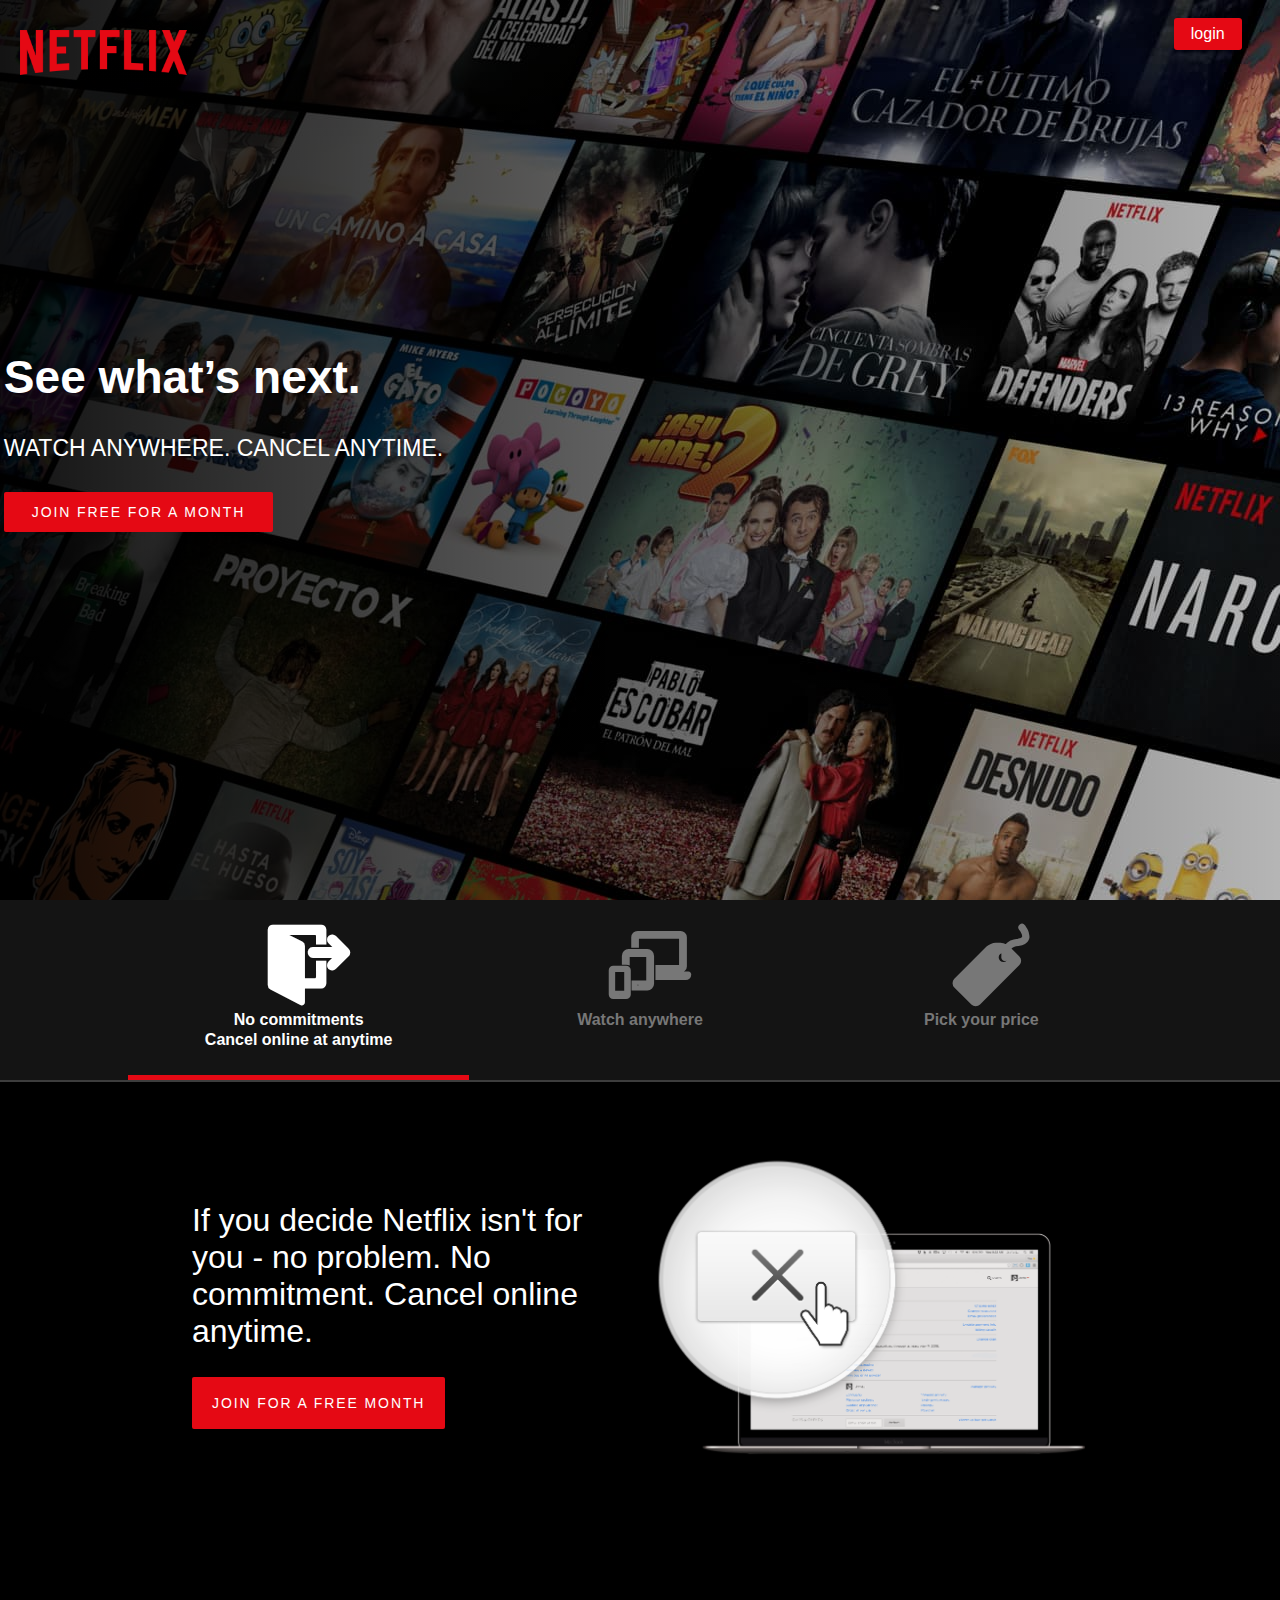
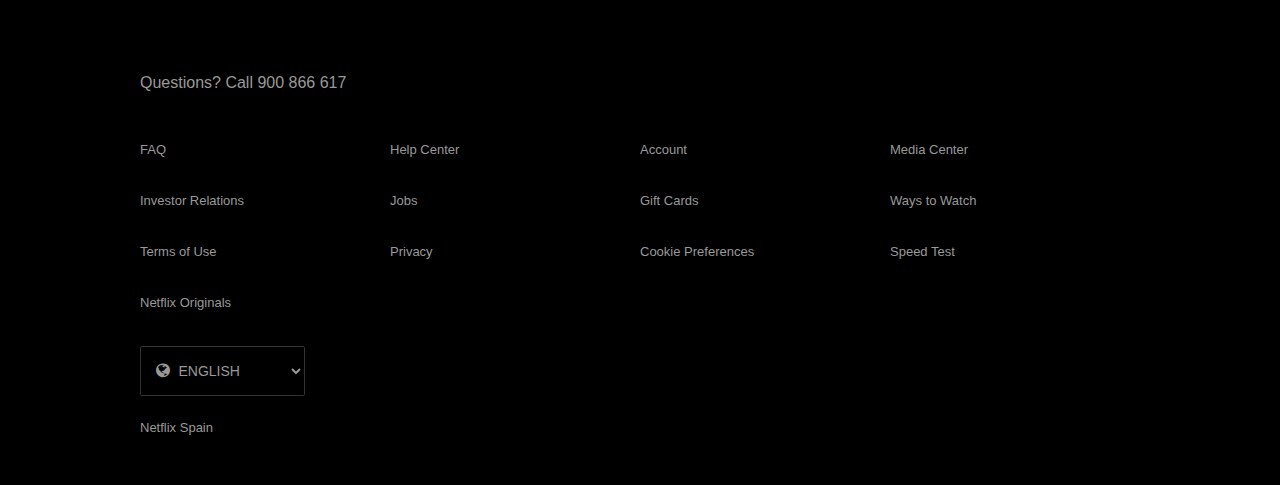
==== index.html @ 995c2fa9 "completada netflix" ====
<!DOCTYPE html>
<html>
<head>
	<title></title>
	<head>
    <meta charset="utf-8">
    <link rel="stylesheet" href="css/main.css">
    <link rel="stylesheet" href="img/favicon.ico" type="img/x-icon">
    <link rel="stylesheet" type="text/css" href="assets/font/flaticon.css"> 
    <link rel="stylesheet" href="https://cdnjs.cloudflare.com/ajax/libs/font-awesome/4.7.0/css/font-awesome.min.css">
    <title>Netflix Spain - Watch TV Shows Online, Watch Movies Online</title>
  </head>
</head>
<body>
	<header>
	<nav>
		<a href="#">
			<img src="img/netflix.png" class="logoNetflix" alt="">
		</a>
		<a  class="signin" href="https//:www.netflix.com/browse">login</a>
	</nav>
	 <section class="pitch">
		  <h1 class="pitch__title">See what’s next.</h1>
		  <p class="pitch__subtitle">WATCH ANYWHERE. CANCEL ANYTIME.</p>
		  <button class="btn">JOIN FREE FOR A MONTH</button>
      </section>
	</header>
	  <div id="features">
		  <nav>
		    <div class="center columns size-80">
				 <a class="column is-selected" href="#" data-id="cancelanytime">
				  	<i class="flaticon-arrow icomon"></i>
				    <h2>
				      No commitments
				      <br/>
				      Cancel online at anytime
				    </h2>
				  </a>

				 <a class="column" href="#" data-id="watchanywhere">
				    <i class="flaticon-phone-tablet-and-laptop icomon"></i>
				    <h2>
				      Watch anywhere
				    </h2>
				  </a>

				 <a class="column" href="#" data-id="pickprice">
				 	<i class="flaticon-shopping icomon"></i>
				    <h2>
				      Pick your price
				    </h2>
				  </a>
				</div>
			</nav>
		<article>
				
			 <section class="is-selected center size-70" data-id="cancelanytime">
					  <div class="columns">
					    <div class="column">
					      <h2>
					        If you decide Netflix isn't for you - no problem. No commitment. Cancel online anytime.
					      </h2>
					      <button class="btn btn-large">JOIN FOR A FREE MONTH</button>
					    </div>

					    <div class="column">
					      <img src="img/tvX.png" class="imagentv">
					    </div>
					  </div>
	         </section>	 
			<section class="center size-80" id="watchanywhere" data-id="watchanywhere">
				  <div class="columns">
				    <h2 class="column">
				      Watch TV shows and movies anytime, anywhere — personalized for you.
				    </h2>
				    <button class="btn btn-large column is-narrow">JOIN FOR A FREE MONTH</button>
				  </div>

				  <div class="columns size-90 center">
				    <div class="column text-center">
				      <img src="img/tvhombre.png"/>
				      <h3>Watch on your TV</h3>
				      <p>Smart TVs, PlayStation, Xbox, Chromecast, Apple TV, Blu-ray players and more.</p>
				    </div>

				    <div class="column text-center">
				      <img src="img/tablet.png"/>
				      <h3>Watch instantly or download for later</h3>
				      <p>Available on phone and tablet, wherever you go.</p>
				    </div>

				    <div class="column text-center">
				      <img src="img/tvhombre.png"/>
				      <h3>Use any computer</h3>
				      <p>Watch right on Netflix.com.</p>
				    </div>
				  </div>
		  </section>
           <section class="center size-70" id="pickprice" data-id="pickprice">
				  <div class="text-center">
				    <h2>
				      Choose one plan and watch everything on Netflix.
				    </h2>
				    <button class="btn btn-large">JOIN FOR A FREE MONTH</button>
				  </div>
			  <table>
			    <thead>
			      <tr>
			        <th></th>
			        <th>Basic</th>
			        <th>Standard</th>
			        <th>Premium</th>
			      </tr>
			    </thead>
			    <tbody>
			      <tr>
			        <td>Monthly price after free month ends on 6/27/17</td>
			        <td>EUR7.99</td>
			        <td>EUR9.99</td>
			        <td>EUR11.99</td>
			      </tr>
			      <tr>
			        <td>HD available</td>
			        <td><i class="fa fa-times"></i></td>
			        <td><i class="fa fa-check"></i></td>
			        <td><i class="fa fa-check"></i></td>
			      </tr>
			      <tr>
			        <td>Ultra HD available</td>
			        <td><i class="fa fa-times"></i></td>
			        <td><i class="fa fa-times"></i></td>
			        <td><i class="fa fa-check"></i></td>
			      </tr>
			      <tr>
			        <td>Screens you can watch on at the same time</td>
			        <td>1</td>
			        <td>2</td>
			        <td>4</td>
			      </tr>
			      <tr>
			        <td>Watch on your laptop, TV, phone and tablet</td>
			        <td><i class="fa fa-check"></i></td>
			        <td><i class="fa fa-check"></i></td>
			        <td><i class="fa fa-check"></i></td>
			      </tr>
			      <tr>
			        <td>Unlimited movies and TV shows</td>
			        <td><i class="fa fa-check"></i></td>
			        <td><i class="fa fa-check"></i></td>
			        <td><i class="fa fa-check"></i></td>
			      </tr>
			      <tr>
			        <td>Cancel anytime</td>
			        <td><i class="fa fa-check"></i></td>
			        <td><i class="fa fa-check"></i></td>
			        <td><i class="fa fa-check"></i></td>
			      </tr>
			      <tr>
			        <td>First month free</td>
			        <td><i class="fa fa-check"></i></td>
			        <td><i class="fa fa-check"></i></td>
			        <td><i class="fa fa-check"></i></td>
			      </tr>
			    </tbody>
			  </table>
           </section>
        </article>
     </div>
    <footer class="center size-90">
	  <p>
	    Questions? Call <a href="tel:900 866 617">900 866 617</a>
	  </p>

	  <ul class="columns flex-wrap">
	    <li class="column is-25">
	      <a href="https://help.netflix.com/support/412"><span>FAQ</span></a>
	    </li>
	    <li class="column is-25">
	      <a href="https://help.netflix.com"><span>Help Center</span></a>
	    </li>
	    <li class="column is-25">
	      <a href="https://www.netflix.com/yourAccount"><span>Account</span></a>
	    </li>
	    <li class="column is-25">
	      <a href="https://media.netflix.com/"><span>Media Center</span></a>
	    </li>
	    <li class="column is-25">
	      <a href="http://ir.netflix.com/"><span>Investor Relations</span></a>
	    </li>
	    <li class="column is-25">
	      <a href="https://jobs.netflix.com/jobs"><span>Jobs</span></a>
	    </li>
	    <li class="column is-25">
	      <a href="https://www.netflix.com/redeem"><span>Gift Cards</span></a>
	    </li>
	    <li class="column is-25">
	      <a href="https://www.netflix.com/watch"><span>Ways to Watch</span></a>
	    </li>
	    <li class="column is-25">
	      <a href="https://help.netflix.com/legal/termsofuse"><span>Terms of Use</span></a>
	    </li>
	    <li class="column is-25">
	      <a href="https://help.netflix.com/legal/privacy"><span>Privacy</span></a>
	    </li>
	    <li class="column is-25">
	      <a href="https://help.netflix.com/legal/privacy#cookies"><span>Cookie Preferences</span></a>
	    </li>
	    <li class="column is-25">
	      <a href="https://fast.com"><span>Speed Test</span></a>
	    </li>
	    <li class="column is-25">
	      <a href="https://www.netflix.com/es-en/originals"><span>Netflix Originals</span></a>
	    </li>
	  </ul>
	 <div id="lang-selection">
		  <i class="fa fa-globe" aria-hidden="true"></i>
		  <select tabindex="0">
		    <option value="es">Español</option>
		    <option selected value="en">English</option>
		  </select>
    </div>

<p id="company">Netflix Spain</p>
</footer> 
	 



<script src="https://ajax.googleapis.com/ajax/libs/jquery/3.2.1/jquery.min.js"></script>
  <script src="js/app.js"></script>

</body>
</html>
---- css/main.css ----
html, body{
	  margin:0;
	  font-family: 'Helvetica Neue',Helvetica,Arial,sans-serif;
	  color: white;
	  background-color: black;
	  font-size: 16px;
	  margin: 0;
}
* {
  box-sizing: border-box;
}
header{
	background: linear-gradient(to right, rgba(0, 0, 0, 0.9), rgba(0, 0, 0, 0.05)), url('../img/fondo1.jpg');
	height: 100vh;
}
h1{
	color:white;
}
.logoNetflix{
	margin-left: 20px;
	margin-top: 30px;
	width: 167px;
	height: 45px;
	vertical-align: middle;
}
nav a.logo{
	diplay:inline-block;
	line-height: 90px;
	magin-left:3%; 
}
header nav{
	height: 90px;
}
/**/
nav .signin{
	color: #fff;
	float: right;
	background-color: #e50914;
	line-height: nomal;
	margin-top: 18px;
	margin-right: 3%;
	padding: 7px 17px;
	font-weight: 400;
	border-radius: 3px;
	font-size: 16px;
	text-decoration: none
}
.pitch{
	margin: 0.3%;
	position: absolute;
	top: 35%;
	font-size: 1.8vw;
}
.pitch_title{
	font-size: 3em;
	margin:0 0 0.2em;
	font-weight: 700;
}
.pitch_subtitle{
	margin:0 0 .5em;
}
.btn {
  font-size: 14px;
  letter-spacing: 1.9px;
  font-weight: 400;
  margin: .5em .5em .5em 0;
  padding: 12px 2em;
  color: #fff;
  background-color: #e50914;
  cursor: pointer;
  text-decoration: none;
  vertical-align: middle;
  font-family: Arial,sans-serif;
  border-radius: 2px;
  user-select: none;
  text-align: center;
  border: 0;
}
.btn-large {
  padding: 18px 20px;
}
nav .signin:hover, .btn:hover {
  background: #f40612;
} 
/*seccion de iconos*/
#features > nav {
  padding-top: 35px;
  background-color: #141414;
  border-bottom: 2px solid #3d3d3d;
}

#features > nav a {
  text-decoration: none;
  text-align: center;
  vertical-align: top;
  font-weight: bold;
  color: #777;
  height: 125px;
  line-height: 20px;
}

#features > nav a:hover {
  color: white;
}

#features > nav a img {
  height: 49px;
}

#features > nav a h2 {
  margin: 10px 0 0;
  font-size: 1em;
}
.columns {
  display: flex;
}
.columns.flex-wrap {
  flex-wrap: wrap;
}

.column { 
  margin-top: 20px;
  display: block;
  flex-basis: 0;
  flex-grow: 1;
  flex-shrink: 1;
}
.column.is-25 {
  flex: none;
  width: 25%;
}

.column.is-narrow {
  flex: none;
}
.center {
  margin: 0 auto;
}
.size-90 {
  width: 90%;
}
.size-80{
  width: 80%;
}
.size-70 {
  width: 70%;
}
.text-center {
  text-align: center;
}
.icomon{
	font-size: 50px;
}
/*linea roja de direccionamimento*/
#features > nav a.is-selected {
  border-bottom: 5px solid #e50914;
  color: white;
}
#features > article {
  margin-bottom: 150px;
}
#features > article > section {
  display: none;
  padding: 40px 0;
}

#features > article > section.is-selected {
  display: block;
}
#features > article h2 {
  font-size: 32px;
  font-weight: 400;
  margin: 60px 0 20px;
}
#features img,.imagentv{
  max-width: 100%;
}
#features #watchanywhere h2 {
  font-size: 19px;
  padding-right: 1em;
  margin: 0 0 20px;
}
#features #watchanywhere > div:first-child {
  margin-bottom: 60px;
}
#features #watchanywhere p {
  color: #999;
}
/*tabla*/
#features #pickprice h2 {
  font-size: 22px;
  display: inline;
  margin: 0 40px 0 0;
}
table {
  width: 100%;
  margin-top: 20px;
}
table, thead, tbody {
  border-collapse: collapse;
}

thead {
  color: white;
  font-size: 16px;
  text-transform: uppercase;
}

thead th {
  padding: 10px;
}

tbody {
  color: #999;
}

tbody td {
  text-align: center;
  padding: 10px 20px;
}

tbody tr:nth-child(2n) {
  background-color: #222;
}

tbody td:first-child {
  text-align: left;
}
/*seccion footer*/
footer a {
  color: #999;
  text-decoration: none;
}

footer a:hover {
  text-decoration: underline;
}

footer > p {
  margin: 0 0 30px;
}

footer > ul {
  margin: 0;
  padding: 0;
}

footer > ul > li {
  list-style: none;
  margin: 0 0 16px;
  padding-right: 12px;
  min-width: 100px;
  font-size: 13px;
}
footer{
	padding-top:20px;
	color: #999;
    max-width: 1000px;
}
/*seccion de icono buscador*/
#lang-selection {
  margin-top: 20px;
  border: 1px solid #333;
  border-radius: 2px;
  display: inline-block;
  padding-left: 15px;
}

#lang-selection select {
  background-color: #000;
  border: none;
  color: #999;
  font-size: 14px;
  width: 130px;
  height: 48px;
  text-transform: uppercase;
  font-weight: 300;
}

#company {
  font-size: 13px;
  margin: 24px 0 50px;
}
---- assets/font/flaticon.css ----
/*
  	Flaticon icon font: Flaticon
  	Creation date: 19/09/2017 17:16
  	*/

@font-face {
  font-family: "Flaticon";
  src: url("./Flaticon.eot");
  src: url("./Flaticon.eot?#iefix") format("embedded-opentype"),
       url("./Flaticon.woff") format("woff"),
       url("./Flaticon.ttf") format("truetype"),
       url("./Flaticon.svg#Flaticon") format("svg");
  font-weight: normal;
  font-style: normal;
}

@media screen and (-webkit-min-device-pixel-ratio:0) {
  @font-face {
    font-family: "Flaticon";
    src: url("./Flaticon.svg#Flaticon") format("svg");
  }
}

[class^="flaticon-"]:before, [class*=" flaticon-"]:before,
[class^="flaticon-"]:after, [class*=" flaticon-"]:after {   
  font-family: Flaticon;
        font-size: 80px;
font-style: normal;
margin-left: 20px;
}

.flaticon-internet-grid:before { content: "\f100"; }
.flaticon-phone-tablet-and-laptop:before { content: "\f101"; }
.flaticon-shopping:before { content: "\f102"; }
.flaticon-arrow:before { content: "\f103"; }
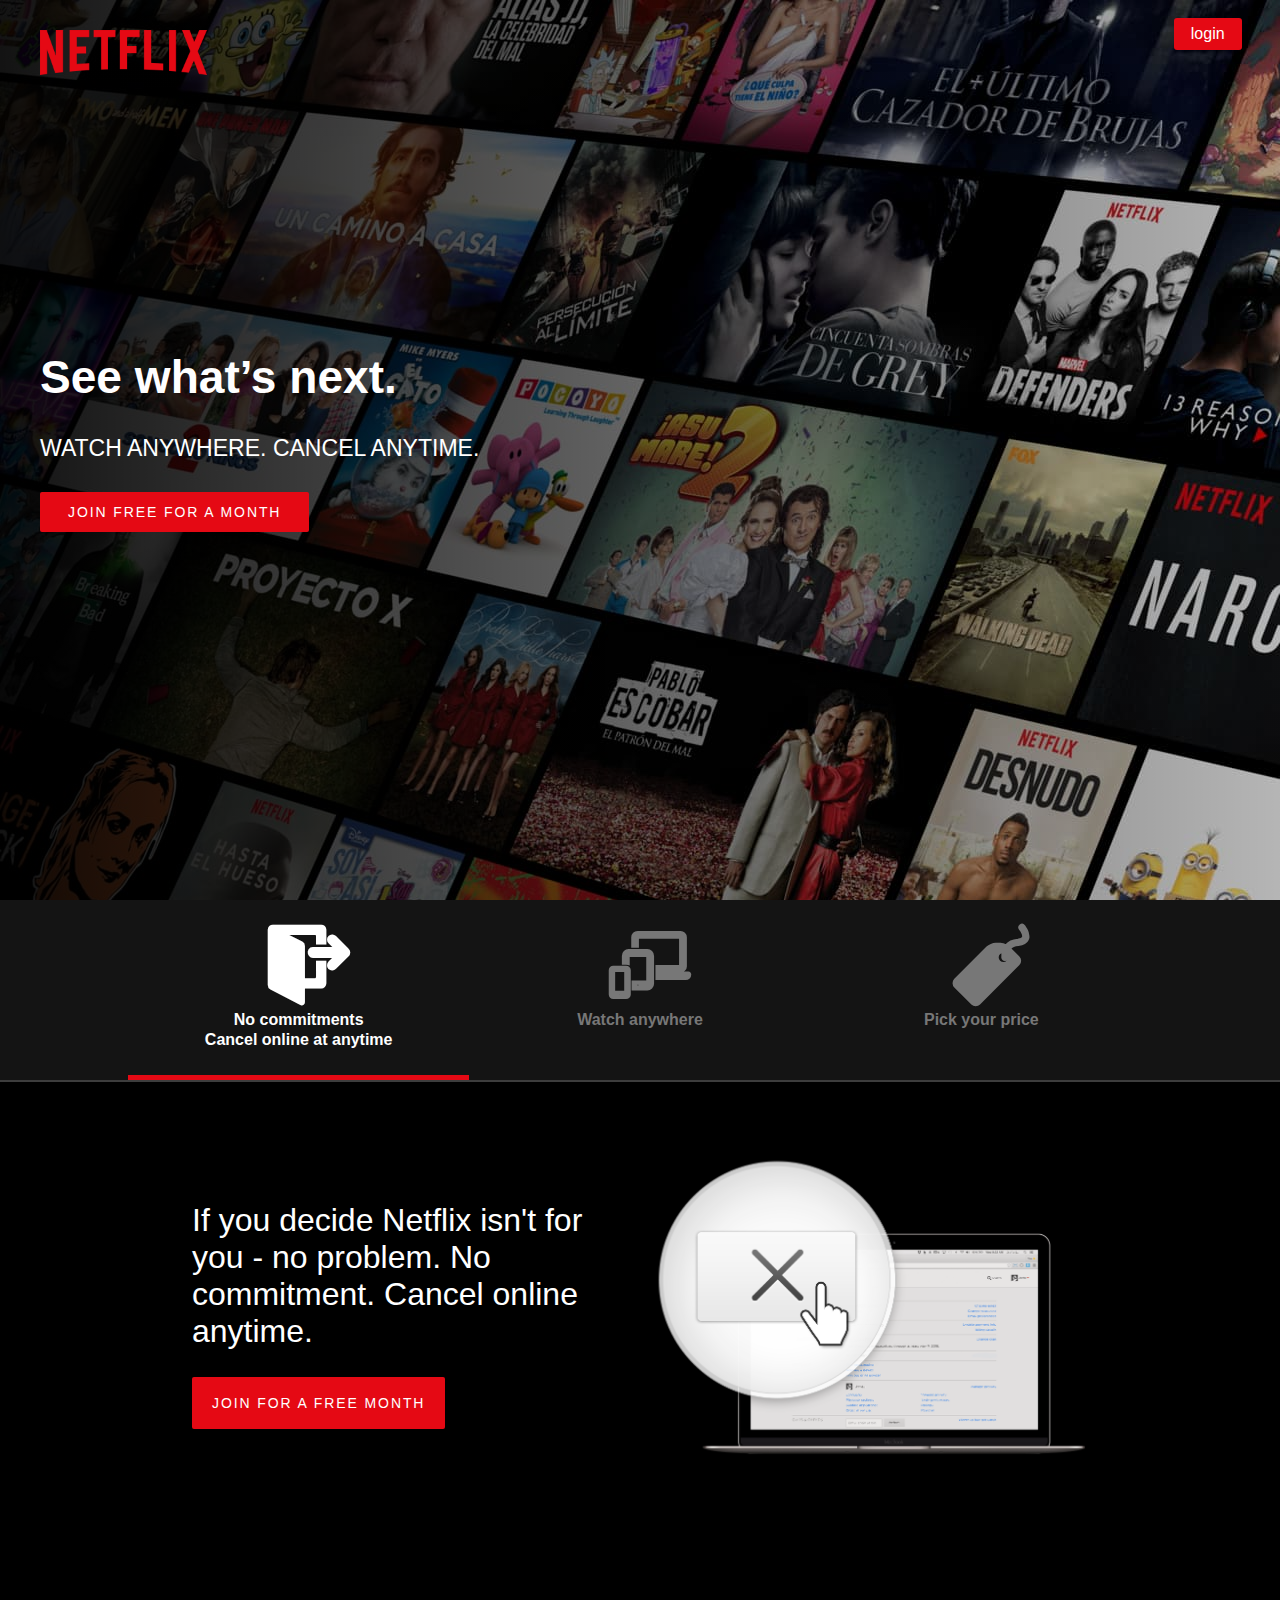
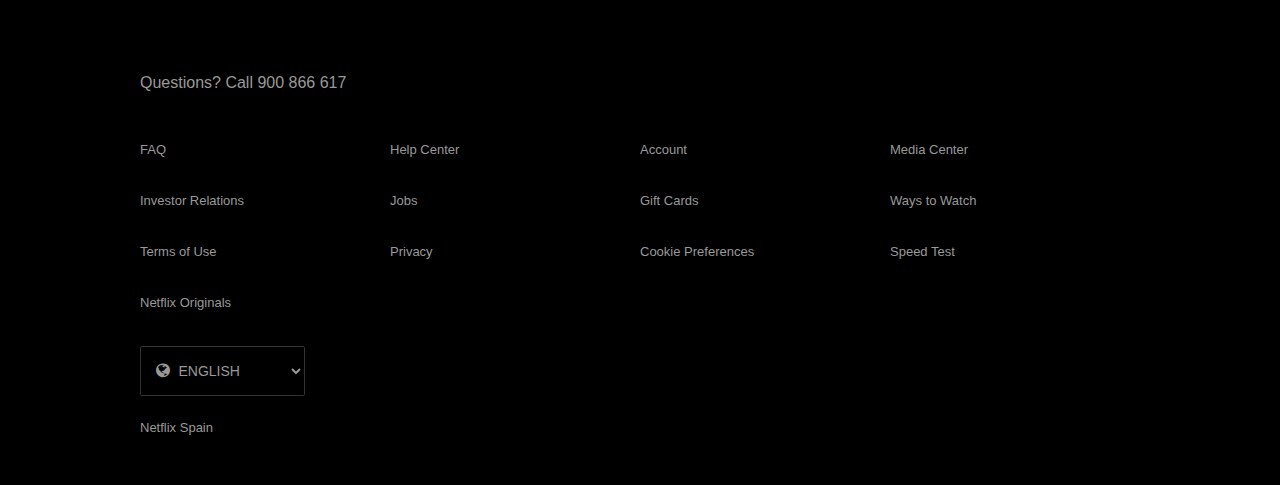
==== commit 0a662fba: "completado" ====
--- a/index.html
+++ b/index.html
@@ -1,13 +1,12 @@
 <!DOCTYPE html>
 <html>
 <head>
-	<title></title>
+	<title>Netflix</title>
 	<head>
     <meta charset="utf-8">
     <link rel="stylesheet" href="css/main.css">
-    <link rel="stylesheet" href="img/favicon.ico" type="img/x-icon">
-    <link rel="stylesheet" type="text/css" href="assets/font/flaticon.css"> 
-    <link rel="stylesheet" href="https://cdnjs.cloudflare.com/ajax/libs/font-awesome/4.7.0/css/font-awesome.min.css">
+    <link rel="shortcut icon" href="img/net.ico" type="img/x-icon">
+    <link rel="stylesheet" type="text/css" href="assets/font/flaticon.css"><link rel="stylesheet" href="https://cdnjs.cloudflare.com/ajax/libs/font-awesome/4.7.0/css/font-awesome.min.css">
     <title>Netflix Spain - Watch TV Shows Online, Watch Movies Online</title>
   </head>
 </head>
@@ -15,12 +14,12 @@
 	<header>
 	<nav>
 		<a href="#">
-			<img src="img/netflix.png" class="logoNetflix" alt="">
+			<img src="img/netflix.png" class="logoNetflix portada" alt="">
 		</a>
 		<a  class="signin" href="https//:www.netflix.com/browse">login</a>
 	</nav>
-	 <section class="pitch">
-		  <h1 class="pitch__title">See what’s next.</h1>
+	 <section class="pitch portada letrita">
+		  <h1 class="pitch__title ">See what’s next.</h1>
 		  <p class="pitch__subtitle">WATCH ANYWHERE. CANCEL ANYTIME.</p>
 		  <button class="btn">JOIN FREE FOR A MONTH</button>
       </section>
--- a/css/main.css
+++ b/css/main.css
@@ -52,7 +52,7 @@
 	font-size: 1.8vw;
 }
 .pitch_title{
-	font-size: 3em;
+font-size: 3em;
 	margin:0 0 0.2em;
 	font-weight: 700;
 }
@@ -281,4 +281,9 @@
   font-size: 13px;
   margin: 24px 0 50px;
 }
-
+.portada{
+  margin-left: 40px;
+}
+.letrita-portada{
+  font-size: 50px;
+}